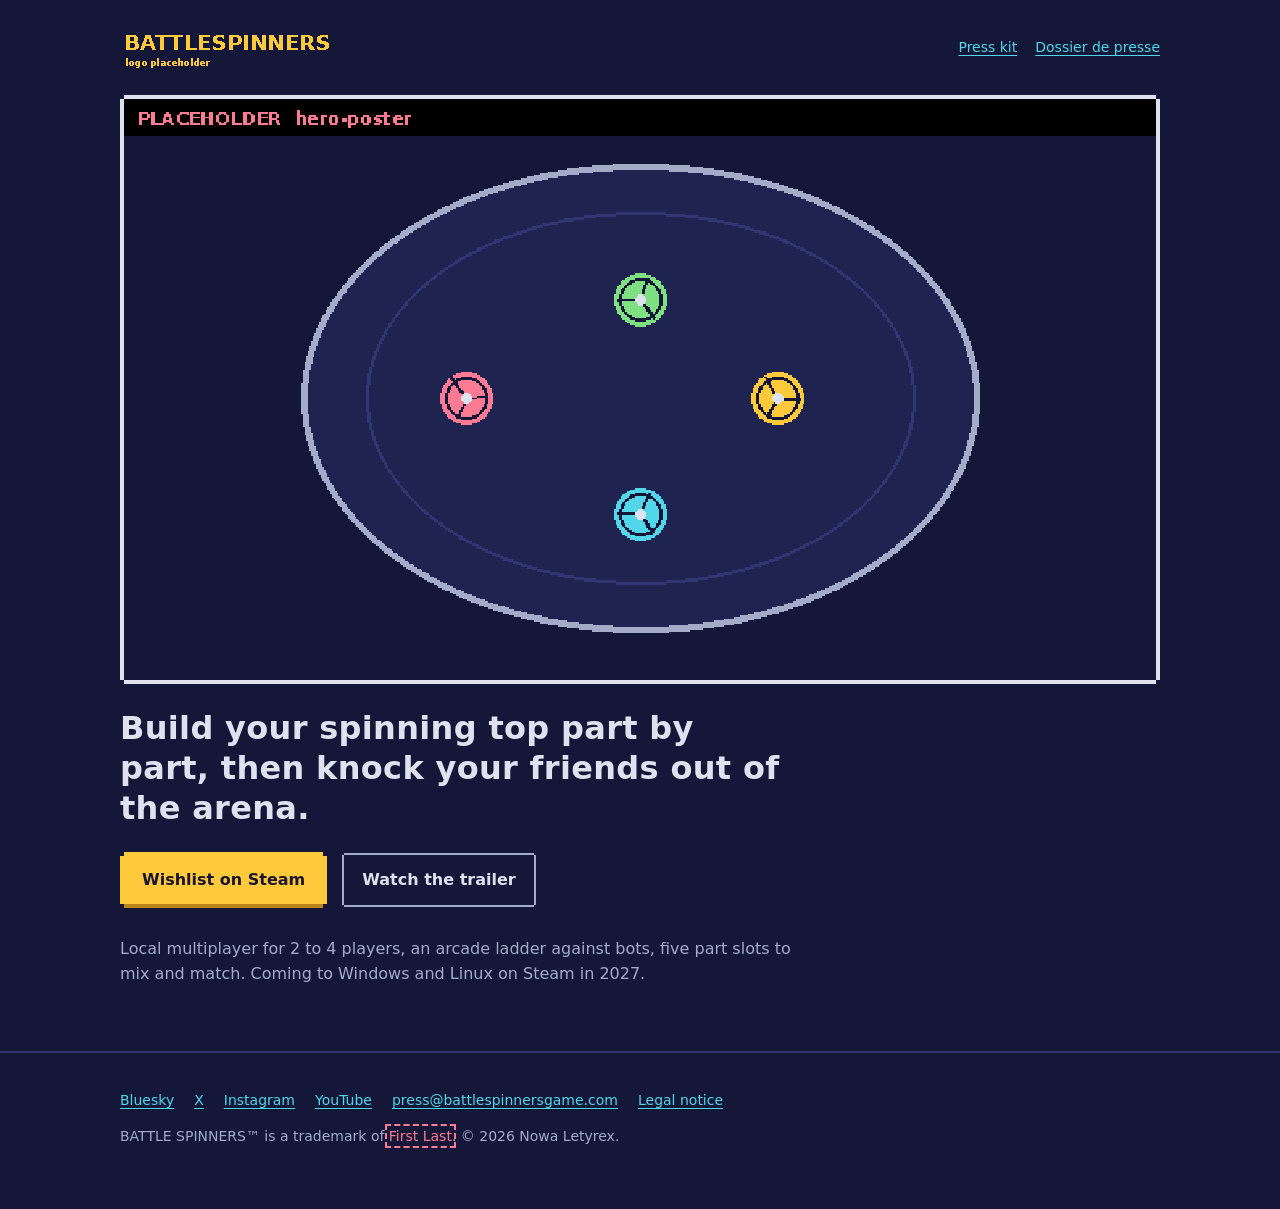
==== index.html @ 50cfda1f "Site : kit de départ" ====
<!doctype html>
<html lang="en">
<head>
  <meta charset="utf-8">
  <meta name="viewport" content="width=device-width, initial-scale=1">
  <title>BattleSpinners, a spinning-top fighting game</title>
  <meta name="description" content="BattleSpinners: build your spinning top part by part and fight up to three friends in local multiplayer. Coming to Steam in 2027.">
  <link rel="canonical" href="https://battlespinnersgame.com/">

  <meta property="og:type" content="website">
  <meta property="og:site_name" content="BattleSpinners">
  <meta property="og:title" content="BattleSpinners">
  <meta property="og:description" content="Build your spinning top part by part, then knock your friends out of the arena. Coming to Steam in 2027.">
  <meta property="og:url" content="https://battlespinnersgame.com/">
  <meta property="og:image" content="https://battlespinnersgame.com/assets/img/og.png">
  <meta property="og:image:width" content="1200">
  <meta property="og:image:height" content="630">
  <meta name="twitter:card" content="summary_large_image">

  <link rel="icon" href="assets/img/favicon.png" type="image/png">
  <link rel="stylesheet" href="assets/site.css">
  <script src="assets/site.js" defer></script>
</head>
<body>
<a class="skip" href="#main">Skip to content</a>

<header class="wrap topbar">
  <a class="brand" href="./"><img class="pixel" src="assets/img/logo.png" alt="BattleSpinners" width="440" height="110"></a>
  <nav aria-label="Press">
    <a href="press/">Press kit</a>
    <a href="press/fr/" hreflang="fr" lang="fr">Dossier de presse</a>
  </nav>
</header>

<main id="main">
  <div class="wrap hero">
    <div class="hero-frame notch">
      <video class="loop pixel" src="assets/img/hero-loop.mp4" poster="assets/img/hero-poster.png"
             muted loop playsinline controls preload="metadata" width="1920" height="1080"
             aria-label="BattleSpinners gameplay loop"></video>
    </div>

    <h1 class="pitch">Build your spinning top part by part, then knock your friends out of the arena.</h1>

    <div class="actions">
      <a class="btn notch" href="https://store.steampowered.com/app/4324770/BattleSpinners/">Wishlist on Steam</a>
      <a class="btn btn-ghost notch" href="https://www.youtube.com/watch?v=YOUTUBE_ID">Watch the trailer</a>
    </div>

    <p class="prose muted">Local multiplayer for 2 to 4 players, an arcade ladder against bots, five part slots to mix and match. Coming to Windows and Linux on Steam in 2027.</p>
  </div>
</main>

<footer>
  <div class="wrap">
    <ul>
      <li><a href="https://bsky.app/profile/HANDLE">Bluesky</a></li>
      <li><a href="https://x.com/HANDLE">X</a></li>
      <li><a href="https://www.instagram.com/HANDLE/">Instagram</a></li>
      <li><a href="https://www.youtube.com/@HANDLE">YouTube</a></li>
      <li><a href="mailto:press@battlespinnersgame.com">press@battlespinnersgame.com</a></li>
      <li><a href="mentions-legales/">Legal notice</a></li>
    </ul>
    <p>BATTLE SPINNERS™ is a trademark of <mark class="todo">First Last</mark>. © 2026 Nowa Letyrex.</p>
  </div>
</footer>
</body>
</html>
---- assets/site.css ----
/* =========================================================================
   BattleSpinners — feuille de style du site (landing, /press, mentions légales)
   -------------------------------------------------------------------------
   Pour adapter à l'identité du jeu, ne touche qu'aux variables de :root :
   remplace les couleurs par celles de ton key art, et dépose la police pixel
   du jeu dans assets/fonts/display.woff2 (voir assets/fonts/README.txt).
   ========================================================================= */

@font-face {
  font-family: "BattleSpinners Display";
  src: url("fonts/display.woff2") format("woff2");
  font-display: swap;
}

:root {
  /* Palette — à remplacer par les couleurs du jeu */
  --arena-deep: #141737;   /* fond de page (sol de stade, bleu nuit) */
  --arena: #1e2350;        /* surfaces légèrement relevées */
  --line: #2f3670;         /* séparateurs */
  --steel: #dde2ee;        /* texte principal */
  --steel-dim: #a3abc8;    /* texte secondaire */
  --spark: #ffc93c;        /* jaune « lancement » : action principale */
  --spark-ink: #1b1530;    /* texte posé sur --spark */
  --ring: #52d6ea;         /* cyan : liens, focus */
  --todo: #ff7a93;         /* marquage des textes à compléter (à supprimer à la fin) */

  /* Pas de pixel des coins crantés */
  --px: 4px;

  --font-display: "BattleSpinners Display", Verdana, "DejaVu Sans", sans-serif;
  --font-body: Verdana, "DejaVu Sans", "Segoe UI", sans-serif;

  --measure: 66ch;
  --page: 1080px;
  --gutter: 20px;

  color-scheme: dark;
}

*,
*::before,
*::after { box-sizing: border-box; }

html { -webkit-text-size-adjust: 100%; }

body {
  margin: 0;
  background: var(--arena-deep);
  color: var(--steel);
  font-family: var(--font-body);
  font-size: 1rem;
  line-height: 1.6;
}

img, video { display: block; max-width: 100%; height: auto; }

/* Le pixel art reste net quand le navigateur l'agrandit */
.pixel { image-rendering: pixelated; image-rendering: crisp-edges; }

a { color: var(--ring); text-underline-offset: 3px; }
a:hover { color: var(--steel); }

:focus-visible { outline: 3px solid var(--ring); outline-offset: 3px; }

.wrap {
  width: 100%;
  max-width: var(--page);
  margin-inline: auto;
  padding-inline: var(--gutter);
}

.skip {
  position: absolute; left: -9999px; top: 0;
  background: var(--spark); color: var(--spark-ink); padding: 8px 12px;
}
.skip:focus { left: 8px; top: 8px; z-index: 10; }

/* ---------- Titres ---------- */
h1, h2, h3 {
  font-family: var(--font-display);
  line-height: 1.15;
  margin: 0 0 0.6em;
  font-weight: 700;
  letter-spacing: 0.01em;
}
h1 { font-size: clamp(1.9rem, 1.2rem + 3vw, 3.1rem); }
h2 { font-size: clamp(1.5rem, 1.2rem + 1.4vw, 2.1rem); }
h3 { font-size: 1.15rem; }

p, ul, dl { margin: 0 0 1em; }
.prose { max-width: var(--measure); }
.muted { color: var(--steel-dim); }
.small { font-size: 0.875rem; }

/* ---------- Bordure pixel (signature visuelle du site) ----------
   Quatre ombres sans flou posées sur les côtés : les coins restent vides,
   ce qui donne l'angle arrondi « en escalier » du pixel art. */
.notch {
  --b: var(--px);
  --c: var(--steel);
  --c-bottom: var(--c);
  margin: var(--b);
  box-shadow:
    0 calc(var(--b) * -1) 0 var(--c),
    0 var(--b) 0 var(--c-bottom),
    calc(var(--b) * -1) 0 0 var(--c),
    var(--b) 0 0 var(--c);
}

/* ---------- En-tête ---------- */
.topbar {
  display: flex;
  align-items: center;
  justify-content: space-between;
  gap: 16px;
  padding-block: 20px;
}
.topbar .brand img { width: 220px; }
.topbar nav { display: flex; gap: 18px; font-size: 0.875rem; }

/* ---------- Hero ---------- */
.hero { padding-bottom: 48px; }
.hero-frame { margin-inline: var(--px); }
.hero-frame video,
.hero-frame img {
  width: 100%;
  aspect-ratio: 16 / 9;
  object-fit: cover;
  background: var(--arena);
}

.pitch {
  font-family: var(--font-display);
  font-size: clamp(1.35rem, 1rem + 1.6vw, 2rem);
  line-height: 1.25;
  max-width: 30ch;
  margin: 28px 0 24px;
}

.actions { display: flex; flex-wrap: wrap; gap: 14px; margin-bottom: 28px; }

.btn {
  display: inline-flex;
  align-items: center;
  gap: 10px;
  min-height: 48px;
  padding: 10px 18px;
  font-family: var(--font-body);
  font-size: 1rem;
  font-weight: 700;
  text-decoration: none;
  border: 0;
  cursor: pointer;
  background: var(--spark);
  color: var(--spark-ink);
  --c: var(--spark);
  --c-bottom: #b8861a;
}
.btn:hover { background: #ffdb70; color: var(--spark-ink); --c: #ffdb70; }
.btn:active { transform: translateY(2px); --c-bottom: var(--c); }
.btn:focus-visible { outline: none; --c: var(--ring); --c-bottom: var(--ring); }
.btn .meta { font-weight: 400; font-size: 0.8125rem; opacity: 0.8; }

.btn-ghost {
  --b: 2px;
  background: transparent;
  color: var(--steel);
  --c: var(--steel-dim);
  --c-bottom: var(--steel-dim);
  margin: 3px;
}
.btn-ghost:hover { background: var(--arena); color: var(--steel); --c: var(--steel); --c-bottom: var(--steel); }
.btn-ghost:focus-visible { --c: var(--ring); --c-bottom: var(--ring); }

.keyfacts {
  display: grid;
  grid-template-columns: repeat(auto-fit, minmax(150px, 1fr));
  gap: 16px 24px;
  margin: 0;
  padding: 18px 0 0;
  border-top: 2px solid var(--line);
}
.keyfacts dt { font-size: 0.8125rem; color: var(--steel-dim); }
.keyfacts dd { margin: 2px 0 0; font-weight: 700; }

/* ---------- Navigation interne ---------- */
.jump {
  position: sticky; top: 0; z-index: 5;
  background: var(--arena-deep);
  border-block: 2px solid var(--line);
}
.jump ul {
  display: flex; gap: 6px 22px; flex-wrap: wrap;
  list-style: none; margin: 0; padding: 12px 0;
  font-size: 0.875rem;
}

/* ---------- Sections ---------- */
section { padding-block: 56px; border-top: 2px solid var(--line); scroll-margin-top: 56px; }
section:first-of-type { border-top: 0; }
.section-head { display: flex; flex-wrap: wrap; align-items: baseline; justify-content: space-between; gap: 8px 20px; margin-bottom: 20px; }
.section-head h2 { margin: 0; }

.copy-block { position: relative; max-width: var(--measure); }
.copy-btn {
  font: inherit; font-size: 0.8125rem;
  color: var(--ring); background: none; border: 0; padding: 0;
  text-decoration: underline; text-underline-offset: 3px; cursor: pointer;
}
.copy-btn[data-done] { color: var(--steel-dim); text-decoration: none; }

.features { padding-left: 1.2em; max-width: var(--measure); }
.features li { margin-bottom: 0.5em; }
.features li::marker { color: var(--spark); }

/* ---------- Vidéo (lecteur YouTube chargé au clic) ---------- */
.yt {
  position: relative;
  display: block; width: calc(100% - var(--px) * 2);
  aspect-ratio: 16 / 9;
  padding: 0; border: 0; cursor: pointer;
  background: var(--arena);
  color: var(--steel);
}
.yt img { width: 100%; height: 100%; object-fit: cover; }
.yt .play {
  position: absolute; left: 50%; top: 50%; transform: translate(-50%, -50%);
  background: var(--spark); color: var(--spark-ink);
  padding: 12px 20px; font-weight: 700;
  box-shadow: 0 -4px 0 var(--spark), 0 4px 0 #b8861a, -4px 0 0 var(--spark), 4px 0 0 var(--spark);
}
.yt:hover .play { background: #ffdb70; }
.yt:focus-visible { outline: none; }
.yt:focus-visible .play { box-shadow: 0 -4px 0 var(--ring), 0 4px 0 var(--ring), -4px 0 0 var(--ring), 4px 0 0 var(--ring); }
.yt iframe { position: absolute; inset: 0; width: 100%; height: 100%; border: 0; }
.yt-note { margin-top: 10px; }

.dl-list { list-style: none; padding: 0; display: grid; gap: 10px; }
.dl-list a { font-weight: 700; }

/* ---------- Galeries ---------- */
.grid {
  display: grid;
  grid-template-columns: repeat(auto-fill, minmax(260px, 1fr));
  gap: 22px;
}
.shot { margin: 0; }
.shot a { display: block; background: var(--steel-dim); padding: 2px; }
.shot a:hover { background: var(--spark); }
.shot img, .shot video { width: 100%; aspect-ratio: 16 / 9; object-fit: cover; background: var(--arena); }
.shot video { outline: 2px solid var(--steel-dim); outline-offset: -2px; }
.shot figcaption { font-size: 0.8125rem; color: var(--steel-dim); margin-top: 8px; }
.shot figcaption a, .shot figcaption a:hover { display: inline; background: none; padding: 0; }

/* Logos : chaque déclinaison est montrée sur le fond pour lequel elle est faite */
.shot a.swatch {
  display: grid;
  place-items: center;
  grid-template-columns: minmax(0, 1fr);
  aspect-ratio: 16 / 9;
  padding: 24px;
  outline: 2px solid var(--line);
  outline-offset: -2px;
}
.shot a.swatch:hover { outline-color: var(--spark); }
.shot a.swatch img { width: auto; max-width: 100%; max-height: 100%; aspect-ratio: auto; object-fit: contain; background: none; }
.shot a.on-dark { background: var(--arena); }
.shot a.on-light { background: #f2f3f7; }
.shot a.on-check {
  background-color: #ffffff;
  background-image:
    linear-gradient(45deg, #d8dbe6 25%, transparent 25%, transparent 75%, #d8dbe6 75%),
    linear-gradient(45deg, #d8dbe6 25%, transparent 25%, transparent 75%, #d8dbe6 75%);
  background-size: 16px 16px;
  background-position: 0 0, 8px 8px;
}

/* ---------- Fiche technique ---------- */
.facts {
  display: grid;
  grid-template-columns: minmax(140px, 220px) 1fr;
  gap: 10px 24px;
  max-width: 760px;
}
.facts dt { color: var(--steel-dim); }
.facts dd { margin: 0; }

/* ---------- Pied de page ---------- */
footer { border-top: 2px solid var(--line); padding-block: 36px 48px; font-size: 0.875rem; color: var(--steel-dim); }
footer ul { list-style: none; padding: 0; display: flex; flex-wrap: wrap; gap: 8px 20px; }

/* ---------- Textes à compléter (repérables d'un coup d'œil) ---------- */
mark.todo {
  background: none;
  color: var(--todo);
  outline: 2px dashed var(--todo);
  outline-offset: 2px;
}

/* ---------- Page légale ---------- */
.legal h2 { font-size: 1.3rem; margin-top: 2em; }
.legal address { font-style: normal; }

/* ---------- Petits écrans ---------- */
@media (max-width: 640px) {
  :root { --gutter: 16px; }
  .topbar .brand img { width: 170px; }
  .facts { grid-template-columns: 1fr; gap: 2px; }
  .facts dd { margin-bottom: 12px; }
  .btn { width: calc(100% - 8px); justify-content: center; }
  section { padding-block: 44px; }
}

@media (prefers-reduced-motion: reduce) {
  html { scroll-behavior: auto; }
}
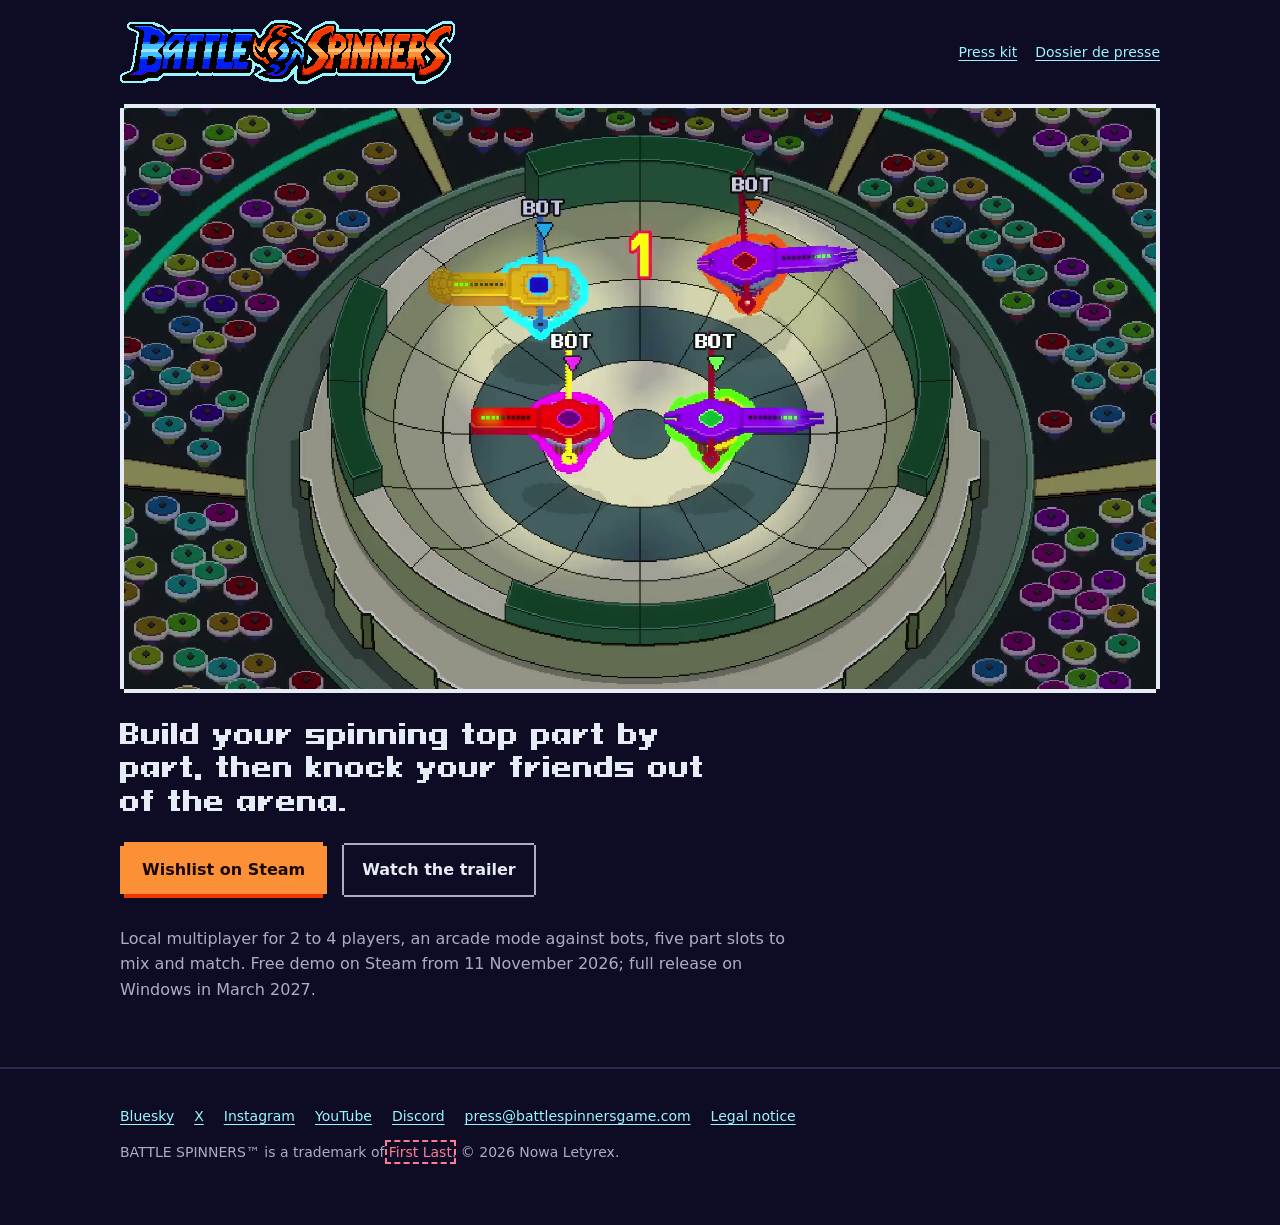
==== commit c845a1e9: "Updated visuals" ====
--- a/index.html
+++ b/index.html
@@ -4,13 +4,13 @@
   <meta charset="utf-8">
   <meta name="viewport" content="width=device-width, initial-scale=1">
   <title>BattleSpinners, a spinning-top fighting game</title>
-  <meta name="description" content="BattleSpinners: build your spinning top part by part and fight up to three friends in local multiplayer. Coming to Steam in 2027.">
+  <meta name="description" content="BattleSpinners: build your spinning top part by part and fight up to three friends in local multiplayer. Free demo on Steam from 11 November 2026, full release in March 2027.">
   <link rel="canonical" href="https://battlespinnersgame.com/">
 
   <meta property="og:type" content="website">
   <meta property="og:site_name" content="BattleSpinners">
   <meta property="og:title" content="BattleSpinners">
-  <meta property="og:description" content="Build your spinning top part by part, then knock your friends out of the arena. Coming to Steam in 2027.">
+  <meta property="og:description" content="Build your spinning top part by part, then knock your friends out of the arena. Free demo on Steam from 11 November 2026.">
   <meta property="og:url" content="https://battlespinnersgame.com/">
   <meta property="og:image" content="https://battlespinnersgame.com/assets/img/og.png">
   <meta property="og:image:width" content="1200">
@@ -25,7 +25,7 @@
 <a class="skip" href="#main">Skip to content</a>
 
 <header class="wrap topbar">
-  <a class="brand" href="./"><img class="pixel" src="assets/img/logo.png" alt="BattleSpinners" width="440" height="110"></a>
+  <a class="brand" href="./"><img class="pixel" src="assets/img/logo.png" alt="BattleSpinners" width="335" height="64"></a>
   <nav aria-label="Press">
     <a href="press/">Press kit</a>
     <a href="press/fr/" hreflang="fr" lang="fr">Dossier de presse</a>
@@ -35,7 +35,7 @@
 <main id="main">
   <div class="wrap hero">
     <div class="hero-frame notch">
-      <video class="loop pixel" src="assets/img/hero-loop.mp4" poster="assets/img/hero-poster.png"
+      <video class="loop" src="assets/img/hero-loop.mp4" poster="assets/img/hero-poster.jpg"
              muted loop playsinline controls preload="metadata" width="1920" height="1080"
              aria-label="BattleSpinners gameplay loop"></video>
     </div>
@@ -44,20 +44,21 @@
 
     <div class="actions">
       <a class="btn notch" href="https://store.steampowered.com/app/4324770/BattleSpinners/">Wishlist on Steam</a>
-      <a class="btn btn-ghost notch" href="https://www.youtube.com/watch?v=YOUTUBE_ID">Watch the trailer</a>
+      <a class="btn btn-ghost notch" href="https://www.youtube.com/watch?v=-UMVBNDqGwU">Watch the trailer</a>
     </div>
 
-    <p class="prose muted">Local multiplayer for 2 to 4 players, an arcade ladder against bots, five part slots to mix and match. Coming to Windows and Linux on Steam in 2027.</p>
+    <p class="prose muted">Local multiplayer for 2 to 4 players, an arcade mode against bots, five part slots to mix and match. Free demo on Steam from 11 November 2026; full release on Windows in March 2027.</p>
   </div>
 </main>
 
 <footer>
   <div class="wrap">
     <ul>
-      <li><a href="https://bsky.app/profile/HANDLE">Bluesky</a></li>
-      <li><a href="https://x.com/HANDLE">X</a></li>
-      <li><a href="https://www.instagram.com/HANDLE/">Instagram</a></li>
-      <li><a href="https://www.youtube.com/@HANDLE">YouTube</a></li>
+      <li><a href="https://bsky.app/profile/nowaletyrex.bsky.social">Bluesky</a></li>
+      <li><a href="https://x.com/NowaLeTyrex">X</a></li>
+      <li><a href="https://www.instagram.com/nowa_letyrex/">Instagram</a></li>
+      <li><a href="https://www.youtube.com/@NowaLetyrex">YouTube</a></li>
+      <li><a href="https://discord.gg/fsGA7gECzQ">Discord</a></li>
       <li><a href="mailto:press@battlespinnersgame.com">press@battlespinnersgame.com</a></li>
       <li><a href="mentions-legales/">Legal notice</a></li>
     </ul>
--- a/assets/site.css
+++ b/assets/site.css
@@ -1,27 +1,31 @@
 /* =========================================================================
    BattleSpinners — feuille de style du site (landing, /press, mentions légales)
    -------------------------------------------------------------------------
-   Pour adapter à l'identité du jeu, ne touche qu'aux variables de :root :
-   remplace les couleurs par celles de ton key art, et dépose la police pixel
-   du jeu dans assets/fonts/display.woff2 (voir assets/fonts/README.txt).
+   Les couleurs sont dans les variables de :root (palette du logo et du key art).
+   Police des titres : Pixeloid Sans Bold, la police de l'UI du jeu (OFL, voir
+   assets/fonts/OFL.txt). Sa grille fait 9 px par em : elle n'est nette qu'à
+   18, 27, 36 ou 45 px, d'où les tailles de titres fixes en px.
    ========================================================================= */
 
 @font-face {
   font-family: "BattleSpinners Display";
   src: url("fonts/display.woff2") format("woff2");
+  font-weight: 700;
   font-display: swap;
 }
 
 :root {
-  /* Palette — à remplacer par les couleurs du jeu */
-  --arena-deep: #141737;   /* fond de page (sol de stade, bleu nuit) */
-  --arena: #1e2350;        /* surfaces légèrement relevées */
-  --line: #2f3670;         /* séparateurs */
-  --steel: #dde2ee;        /* texte principal */
-  --steel-dim: #a3abc8;    /* texte secondaire */
-  --spark: #ffc93c;        /* jaune « lancement » : action principale */
-  --spark-ink: #1b1530;    /* texte posé sur --spark */
-  --ring: #52d6ea;         /* cyan : liens, focus */
+  /* Palette tirée du logo (orange, cyan du halo) et du key art (nuit violette) */
+  --arena-deep: #0e0c24;   /* fond de page */
+  --arena: #1a1838;        /* surfaces légèrement relevées */
+  --line: #2b2951;         /* séparateurs */
+  --steel: #e6ecf6;        /* texte principal */
+  --steel-dim: #a9adcb;    /* texte secondaire */
+  --spark: #fc9036;        /* orange du logo : action principale */
+  --spark-hi: #ffc475;     /* survol de l'action principale */
+  --spark-lo: #f13700;     /* arête basse des boutons orange */
+  --spark-ink: #1a0800;    /* texte posé sur --spark */
+  --ring: #9af5ff;         /* cyan du halo du logo : liens, focus */
   --todo: #ff7a93;         /* marquage des textes à compléter (à supprimer à la fin) */
 
   /* Pas de pixel des coins crantés */
@@ -81,11 +85,12 @@
   line-height: 1.15;
   margin: 0 0 0.6em;
   font-weight: 700;
-  letter-spacing: 0.01em;
-}
-h1 { font-size: clamp(1.9rem, 1.2rem + 3vw, 3.1rem); }
-h2 { font-size: clamp(1.5rem, 1.2rem + 1.4vw, 2.1rem); }
-h3 { font-size: 1.15rem; }
+  font-synthesis: none;
+}
+/* Multiples de 9 px : la grille de la police pixel */
+h1 { font-size: 36px; }
+h2 { font-size: 27px; }
+h3 { font-size: 18px; }
 
 p, ul, dl { margin: 0 0 1em; }
 .prose { max-width: var(--measure); }
@@ -110,12 +115,14 @@
 /* ---------- En-tête ---------- */
 .topbar {
   display: flex;
+  flex-wrap: wrap;
   align-items: center;
   justify-content: space-between;
   gap: 16px;
   padding-block: 20px;
 }
-.topbar .brand img { width: 220px; }
+/* logo.png est le logo natif ×2 : 335 px CSS = 1 pixel du logo par pixel CSS */
+.topbar .brand img { width: 335px; }
 .topbar nav { display: flex; gap: 18px; font-size: 0.875rem; }
 
 /* ---------- Hero ---------- */
@@ -131,7 +138,7 @@
 
 .pitch {
   font-family: var(--font-display);
-  font-size: clamp(1.35rem, 1rem + 1.6vw, 2rem);
+  font-size: 27px;
   line-height: 1.25;
   max-width: 30ch;
   margin: 28px 0 24px;
@@ -154,9 +161,9 @@
   background: var(--spark);
   color: var(--spark-ink);
   --c: var(--spark);
-  --c-bottom: #b8861a;
-}
-.btn:hover { background: #ffdb70; color: var(--spark-ink); --c: #ffdb70; }
+  --c-bottom: var(--spark-lo);
+}
+.btn:hover { background: var(--spark-hi); color: var(--spark-ink); --c: var(--spark-hi); }
 .btn:active { transform: translateY(2px); --c-bottom: var(--c); }
 .btn:focus-visible { outline: none; --c: var(--ring); --c-bottom: var(--ring); }
 .btn .meta { font-weight: 400; font-size: 0.8125rem; opacity: 0.8; }
@@ -224,12 +231,13 @@
 }
 .yt img { width: 100%; height: 100%; object-fit: cover; }
 .yt .play {
-  position: absolute; left: 50%; top: 50%; transform: translate(-50%, -50%);
+  /* En bas de l'affiche : centré, le bouton masquerait l'emblème du logo */
+  position: absolute; left: 50%; bottom: 8%; transform: translateX(-50%);
   background: var(--spark); color: var(--spark-ink);
   padding: 12px 20px; font-weight: 700;
-  box-shadow: 0 -4px 0 var(--spark), 0 4px 0 #b8861a, -4px 0 0 var(--spark), 4px 0 0 var(--spark);
-}
-.yt:hover .play { background: #ffdb70; }
+  box-shadow: 0 -4px 0 var(--spark), 0 4px 0 var(--spark-lo), -4px 0 0 var(--spark), 4px 0 0 var(--spark);
+}
+.yt:hover .play { background: var(--spark-hi); }
 .yt:focus-visible { outline: none; }
 .yt:focus-visible .play { box-shadow: 0 -4px 0 var(--ring), 0 4px 0 var(--ring), -4px 0 0 var(--ring), 4px 0 0 var(--ring); }
 .yt iframe { position: absolute; inset: 0; width: 100%; height: 100%; border: 0; }
@@ -257,13 +265,15 @@
   display: grid;
   place-items: center;
   grid-template-columns: minmax(0, 1fr);
+  /* Ligne de hauteur fixée par l'aspect-ratio : l'image peut s'y caler en height: 100% */
+  grid-template-rows: minmax(0, 1fr);
   aspect-ratio: 16 / 9;
   padding: 24px;
   outline: 2px solid var(--line);
   outline-offset: -2px;
 }
 .shot a.swatch:hover { outline-color: var(--spark); }
-.shot a.swatch img { width: auto; max-width: 100%; max-height: 100%; aspect-ratio: auto; object-fit: contain; background: none; }
+.shot a.swatch img { width: 100%; height: 100%; aspect-ratio: auto; object-fit: contain; background: none; }
 .shot a.on-dark { background: var(--arena); }
 .shot a.on-light { background: #f2f3f7; }
 .shot a.on-check {
@@ -304,7 +314,8 @@
 /* ---------- Petits écrans ---------- */
 @media (max-width: 640px) {
   :root { --gutter: 16px; }
-  .topbar .brand img { width: 170px; }
+  .topbar .brand img { width: 100%; max-width: 335px; }
+  h1 { font-size: 27px; }
   .facts { grid-template-columns: 1fr; gap: 2px; }
   .facts dd { margin-bottom: 12px; }
   .btn { width: calc(100% - 8px); justify-content: center; }
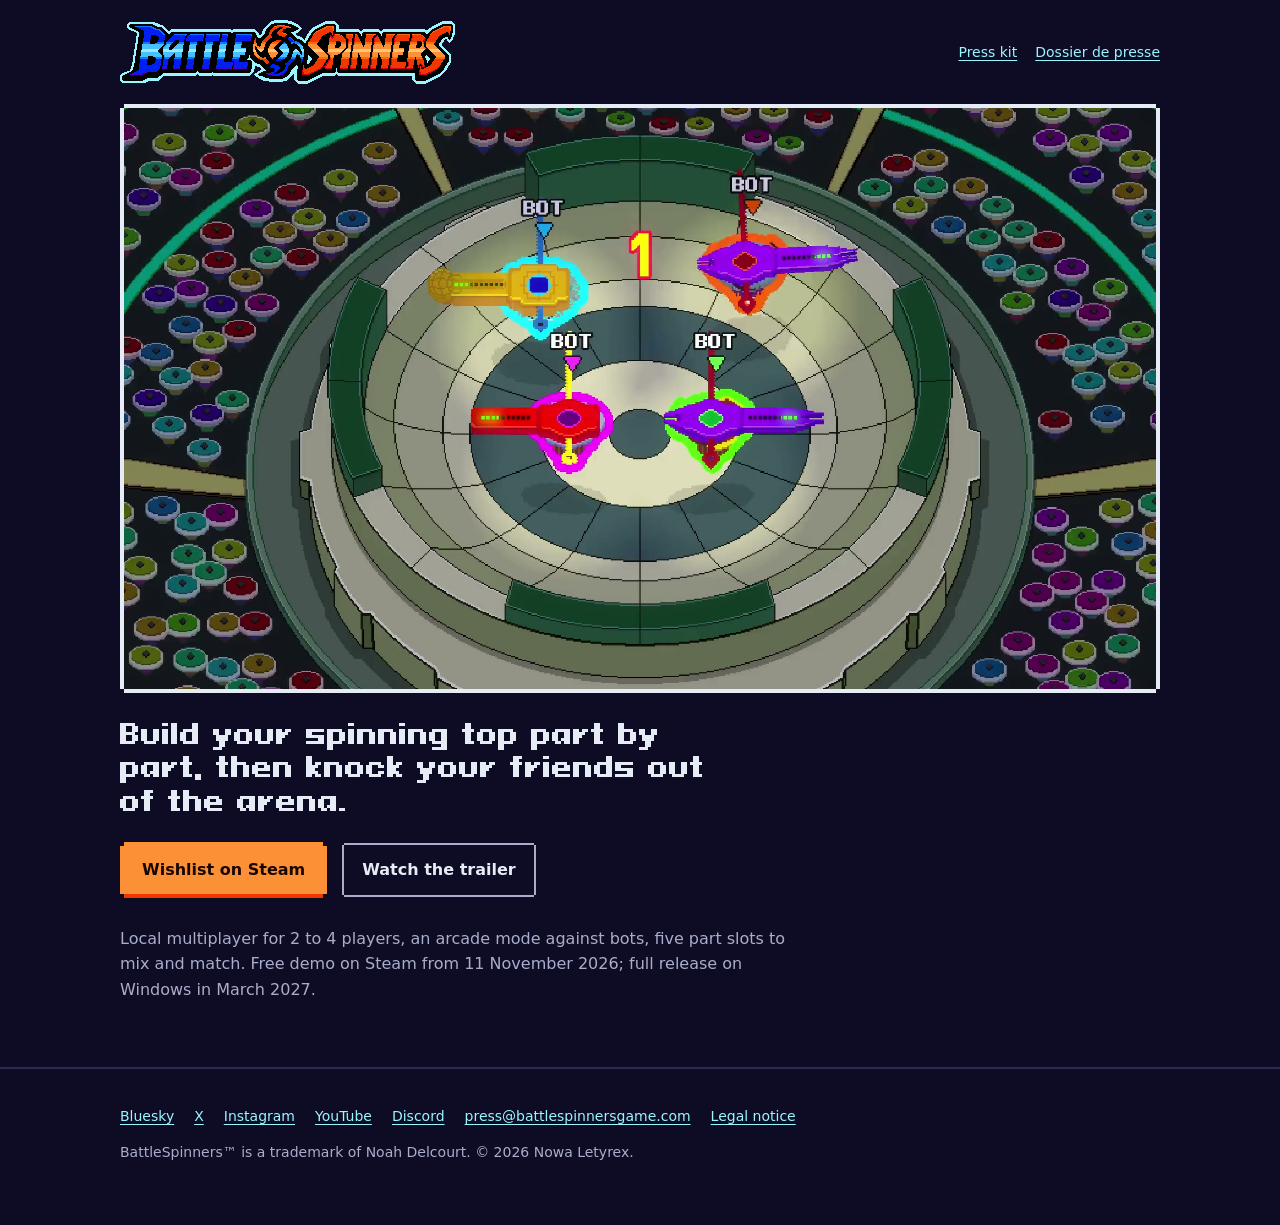
==== commit 671dd8c4: "updated legal stuff" ====
--- a/index.html
+++ b/index.html
@@ -62,7 +62,7 @@
       <li><a href="mailto:press@battlespinnersgame.com">press@battlespinnersgame.com</a></li>
       <li><a href="mentions-legales/">Legal notice</a></li>
     </ul>
-    <p>BATTLE SPINNERS™ is a trademark of <mark class="todo">First Last</mark>. © 2026 Nowa Letyrex.</p>
+    <p>BattleSpinners™ is a trademark of Noah Delcourt. © 2026 Nowa Letyrex.</p>
   </div>
 </footer>
 </body>
